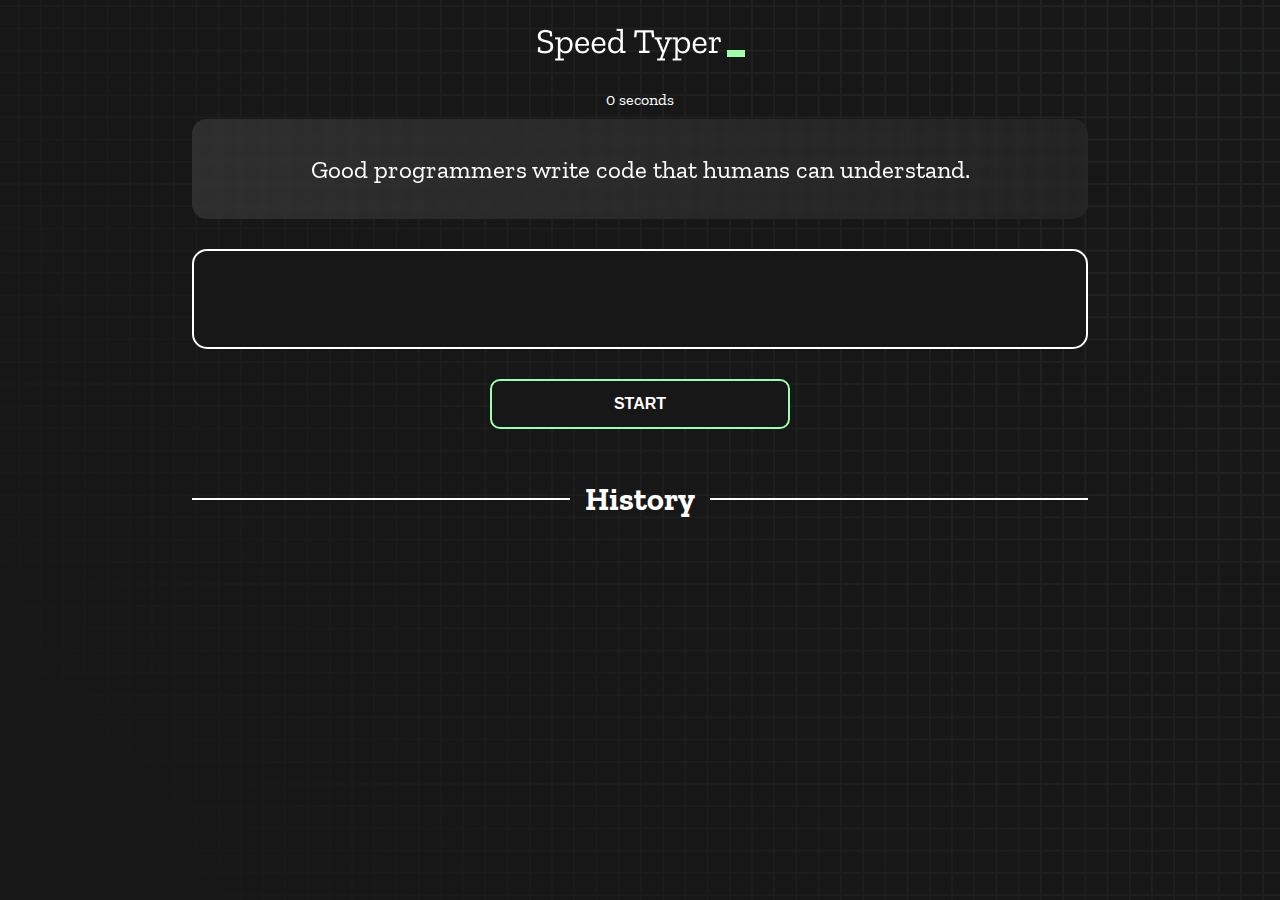
==== index.html @ f368c025 "Initial commit" ====
<!DOCTYPE html>
<html lang="en">
  <head>
    <meta charset="UTF-8" />
    <meta http-equiv="X-UA-Compatible" content="IE=edge" />
    <meta name="viewport" content="width=device-width, initial-scale=1.0" />
    <title>Speed Monster</title>
    <link rel="stylesheet" href="styles.css" />
    <link rel="preconnect" href="https://fonts.googleapis.com" />
    <link rel="preconnect" href="https://fonts.gstatic.com" crossorigin />
    <link
      href="https://fonts.googleapis.com/css2?family=Zilla+Slab:wght@300;400;500&display=swap"
      rel="stylesheet"
    />
  </head>
  <body>
    <h1 class="title"><img src="./logo.png" /></h1>
    <div id="show-time">0 seconds</div>

    <div class="box-container">
      <div id="question"></div>

      <div id="display" class="inactive"></div>

      <div class="buttons">
        <button id="starts">START</button>
      </div>

      <div class="divider-container">
        <div class="line"></div>
        <h1 class="title2">History</h1>
        <div class="line"></div>
      </div>
      <div id="histories"></div>
    </div>

    <div id="countdown"></div>
    <div id="modal-background" class="hidden"></div>
    <div id="result" class="hidden"></div>

    <script src="./history.js"></script>
    <script src="./script.js"></script>
  </body>
</html>
---- styles.css ----
* {
  padding: 0;
  margin: 0;
  box-sizing: border-box;
}

body {
  background-image: url("./bg.png");
  background-size: cover;
  background-position: left top;
  font-family: "Zilla Slab", serif;
}

.box-container {
  width: 70%;
  margin: 0 auto;
}

#question {
  height: 100px;
  display: flex;
  align-items: center;
  justify-content: center;
  color: white;
  font-size: 25px;
  border-radius: 15px;
  background: rgb(255, 255, 255);
  background: linear-gradient(
    92.49deg,
    rgba(255, 255, 255, 0.1) 0.18%,
    rgba(255, 255, 255, 0.05) 99.85%
  );
  backdrop-filter: blur(5px);
  margin-bottom: 30px;
}

#display {
  height: 100px;
  display: flex;
  flex-wrap: wrap;
  align-items: center;
  padding-left: 5rem;
  color: white;
  font-size: 32px;
  background-color: #171717;
  border: 2px solid #9dffad;
  border-radius: 15px;
}

#countdown {
  position: fixed;
  height: 100vh;
  width: 100vw;
  background-color: rgba(0, 0, 0, 0.8);
  top: 0;
  left: 0;
  display: flex;
  align-items: center;
  justify-content: center;
  font-size: 3rem;
  color: white;
  display: none;
}
#result {
  position: fixed;
  top: 10%; 
  left: 10%;
  transform: translate(-50%, -50%);
  height: 250px;
  width: 400px;
  background-color: #171717;
  border-radius: 15px;
  border: 2px solid #9dffad;
  color: white;
  text-align: center;
  padding: 2rem;
}
#show-time{
  text-align: center;
  color: white;
  margin: 10px 0;
}

.green {
  color: #9dffad;
}
.red {
  color: #eb6565;
}
.bold {
  font-weight: 700;
}
.inactive {
  border: 2px solid white !important;
}
.hidden {
  display: none;
}
.title {
  text-align: center;
  color: white;
  margin: 20px 0;
}

.divider-container {
  height: 80px;
  display: flex;
  justify-content: center;
  align-items: center;
  gap: 15px;
  margin: 0 auto;
}

.line {
  height: 2px;
  background: white;
  width: 100%;
}

.title2 {
  color: white;
  display: block;
}

.buttons {
  display: flex;
  justify-content: center;
  margin: 30px 0;
}
button {
  padding: 10px 20px;
  border: none;
  font-size: 16px;
  font-weight: bold;
  width: 300px;
  height: 50px;
  color: white;
  background-color: #171717;
  border-radius: 10px;
  border: 2px solid #9dffad;
  cursor: pointer;
}

#histories {
  display: flex;
  flex-wrap: wrap;
  justify-content: space-around;
}

.card {
  width: 100%;
  height: 100%;
  padding: 50px;
  display: flex;
  justify-content: space-between;
  align-items: center;
  padding: 20px 30px;
  color: white;
  border-radius: 15px;
  background: rgb(255, 255, 255);
  background: linear-gradient(
    92.49deg,
    rgba(255, 255, 255, 0.1) 0.18%,
    rgba(255, 255, 255, 0.05) 99.85%
  );
  backdrop-filter: blur(5px);
  margin-bottom: 30px;
}

#modal-background {
  background: rgb(255, 255, 255);
  background: linear-gradient(
    92.49deg,
    rgba(255, 255, 255, 0.1) 0.18%,
    rgba(255, 255, 255, 0.05) 99.85%
  );
  backdrop-filter: blur(5px);
  height: 100vh;
  width: 100%;
  position: fixed;
  top: 0;
}

@media only screen and (max-width: 700px) {
  .box-container {
    padding: 0 20px;
    width: 100%;
  }
  .card {
    flex-direction: column;
  }
}
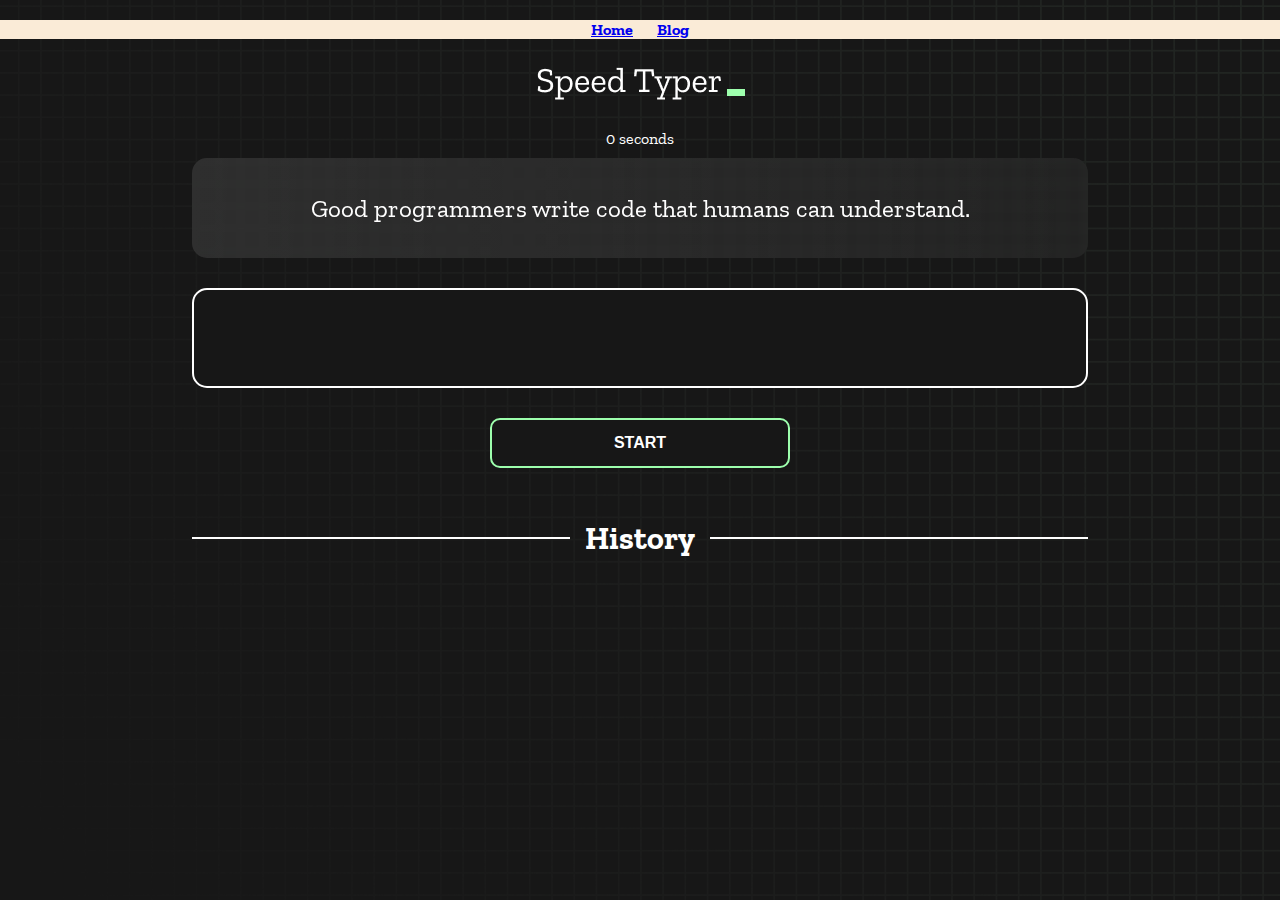
==== commit cbfc8e60: "upload all file" ====
--- a/index.html
+++ b/index.html
@@ -1,6 +1,13 @@
 <!DOCTYPE html>
 <html lang="en">
   <head>
+    <div class="menu">
+      <ul>
+        <li><a href="index.html">Home</a></li>
+        <li><a href="blog.html">Blog</a></li>
+      </ul>
+    </div>
+
     <meta charset="UTF-8" />
     <meta http-equiv="X-UA-Compatible" content="IE=edge" />
     <meta name="viewport" content="width=device-width, initial-scale=1.0" />
--- a/styles.css
+++ b/styles.css
@@ -62,8 +62,10 @@
   display: none;
 }
 #result {
-  position: fixed;
-  top: 10%; 
+  position: absolute;
+  margin-top: 20%;
+  margin-left: 40%;
+  top: 10%;
   left: 10%;
   transform: translate(-50%, -50%);
   height: 250px;
@@ -75,7 +77,7 @@
   text-align: center;
   padding: 2rem;
 }
-#show-time{
+#show-time {
   text-align: center;
   color: white;
   margin: 10px 0;
@@ -148,15 +150,15 @@
 }
 
 .card {
-  width: 100%;
-  height: 100%;
+  width: 33%;
+  height: 200px;
   padding: 50px;
   display: flex;
   justify-content: space-between;
   align-items: center;
-  padding: 20px 30px;
-  color: white;
-  border-radius: 15px;
+  padding: 10px 30px;
+  color: white;
+  border-radius: 10px;
   background: rgb(255, 255, 255);
   background: linear-gradient(
     92.49deg,
@@ -181,7 +183,24 @@
   top: 0;
 }
 
-@media only screen and (max-width: 700px) {
+/* page link */
+
+.menu {
+  background-color: antiquewhite;
+  margin-top: 20px;
+}
+
+.menu ul {
+  text-align: center;
+}
+.menu li {
+  color: white;
+  display: inline;
+  font-weight: bold;
+  padding: 10px;
+}
+
+@media only screen and (max-width: 600px) {
   .box-container {
     padding: 0 20px;
     width: 100%;
@@ -190,3 +209,25 @@
     flex-direction: column;
   }
 }
+
+@media only screen and (max-width: 688px) {
+  .card {
+    width: 100%;
+    height: 100%;
+    padding: 50px;
+    display: flex;
+    justify-content: space-between;
+    align-items: center;
+    padding: 20px 30px;
+    color: white;
+    border-radius: 15px;
+    background: rgb(255, 255, 255);
+    background: linear-gradient(
+      92.49deg,
+      rgba(255, 255, 255, 0.1) 0.18%,
+      rgba(255, 255, 255, 0.05) 99.85%
+    );
+    backdrop-filter: blur(5px);
+    margin-bottom: 30px;
+  }
+}
